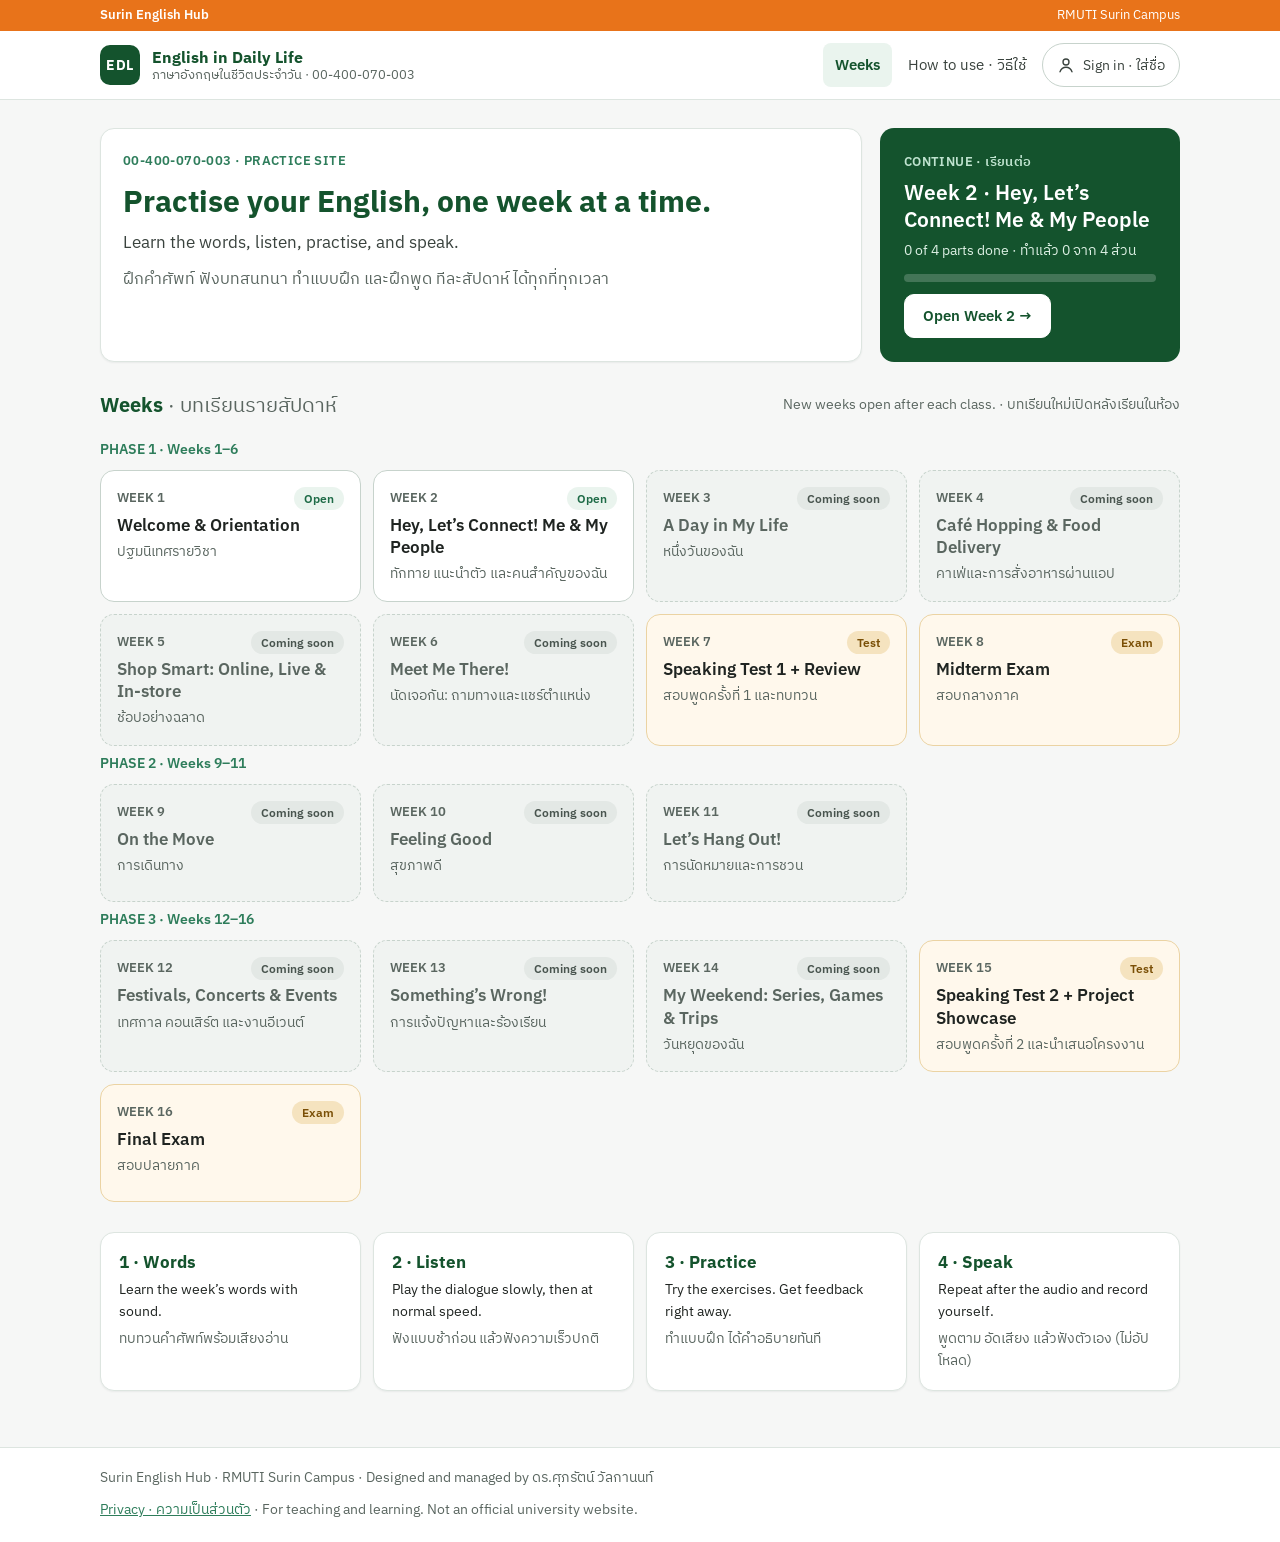
==== index.html @ 25624a5d "EDL practice site: course home, week pages, Weeks 1-2 content Co-Authored-By: Claude Opus 5.5 <norep" ====
<!doctype html><html lang="en"><head>
<meta charset="utf-8">
<meta name="viewport" content="width=device-width, initial-scale=1">
<meta name="robots" content="noindex">
<link rel="preconnect" href="https://fonts.googleapis.com">
<link rel="preconnect" href="https://fonts.gstatic.com" crossorigin>
<link href="https://fonts.googleapis.com/css2?family=IBM+Plex+Sans+Thai:wght@400;600;700&family=IBM+Plex+Sans:wght@400;600;700&display=swap" rel="stylesheet">
<link rel="stylesheet" href="assets/css/site.css">
<link rel="icon" href="data:image/svg+xml,%3Csvg xmlns='http://www.w3.org/2000/svg' viewBox='0 0 32 32'%3E%3Crect width='32' height='32' rx='7' fill='%2314532D'/%3E%3Ctext x='16' y='21' font-family='Arial' font-size='11' font-weight='700' fill='white' text-anchor='middle'%3EEDL%3C/text%3E%3C/svg%3E">
<title>English in Daily Life · Surin English Hub</title></head><body>
<a class="sr-only" href="#main">Skip to content</a>
<div class="hubline"><div class="wrap"><a href="/">Surin English Hub</a><span>RMUTI Surin Campus</span></div></div>
<header class="topbar"><div class="wrap">
  <a class="brand" href="./"><span class="brand-mark">EDL</span><span class="brand-text"><b>English in Daily Life</b><span>ภาษาอังกฤษในชีวิตประจำวัน · 00-400-070-003</span></span></a>
  <nav class="nav" aria-label="Main">
    <a href="./" aria-current="page">Weeks</a>
    <a class="hide-sm" href="help.html" >How to use · วิธีใช้</a>
    <span id="user-slot"></span>
  </nav>
</div></header>
<main id="main"><div class="wrap stack" style="gap:30px">
  <section class="hero">
    <div class="intro card">
      <p class="eyebrow">00-400-070-003 · Practice site</p>
      <h1>Practise your English, one week at a time.</h1>
      <p class="lead">Learn the words, listen, practise, and speak.</p>
      <p class="muted">ฝึกคำศัพท์ ฟังบทสนทนา ทำแบบฝึก และฝึกพูด ทีละสัปดาห์ ได้ทุกที่ทุกเวลา</p>
    </div>
    <div class="continue" id="continue" aria-live="polite"></div>
  </section>
  <section class="stack" style="gap:14px" aria-labelledby="weeks-h">
    <div class="row between">
      <h2 id="weeks-h">Weeks <span class="th">· บทเรียนรายสัปดาห์</span></h2>
      <p class="small muted">New weeks open after each class. · บทเรียนใหม่เปิดหลังเรียนในห้อง</p>
    </div>
    <div id="weeks-root"><p class="muted">Loading… · กำลังโหลด</p></div>
  </section>
  <section class="steps" aria-label="How each week works">
    <div class="card"><h3>1 · Words</h3><p class="small">Learn the week’s words with sound.</p><p class="small muted">ทบทวนคำศัพท์พร้อมเสียงอ่าน</p></div>
    <div class="card"><h3>2 · Listen</h3><p class="small">Play the dialogue slowly, then at normal speed.</p><p class="small muted">ฟังแบบช้าก่อน แล้วฟังความเร็วปกติ</p></div>
    <div class="card"><h3>3 · Practice</h3><p class="small">Try the exercises. Get feedback right away.</p><p class="small muted">ทำแบบฝึก ได้คำอธิบายทันที</p></div>
    <div class="card"><h3>4 · Speak</h3><p class="small">Repeat after the audio and record yourself.</p><p class="small muted">พูดตาม อัดเสียง แล้วฟังตัวเอง (ไม่อัปโหลด)</p></div>
  </section>
</div></main>
<footer><div class="wrap">
  <span>Surin English Hub · RMUTI Surin Campus · Designed and managed by ดร.ศุภรัตน์ วัลกานนท์</span>
  <span><a href="privacy.html">Privacy · ความเป็นส่วนตัว</a> · For teaching and learning. Not an official university website.</span>
</div></footer>
<script src="assets/js/config.js"></script><script src="assets/js/app.js"></script><script src="assets/js/home.js"></script>
</body></html>
---- assets/css/site.css ----
/* Surin English Hub — EDL course site */
[hidden]{display:none!important}
:root{
  --brand:#E8731A; --brand-dark:#B5530C; --brand-light:#FDF0E6;
  --accent:#2E7D5B; --accent-dark:#14532D; --accent-light:#EAF4EE;
  --ink:#1F2421; --ink-2:#3A433E; --muted:#5A6660;
  --line:#DDE5E0; --line-2:#C7D3CC; --bg:#F6F7F6; --card:#FFFFFF;
  --ok-bg:#EAF4EE; --ok-ink:#14532D; --no-bg:#FDF4E3; --no-ink:#7A4F06; --wrong:#B4572E; --wrong-bg:#FBEEE8;
  --radius:14px; --shadow:0 1px 2px rgba(20,40,30,.06);
  --font:"IBM Plex Sans","IBM Plex Sans Thai",system-ui,-apple-system,"Segoe UI",Tahoma,sans-serif;
}
*{box-sizing:border-box}
html{-webkit-text-size-adjust:100%}
body{margin:0;background:var(--bg);color:var(--ink);font-family:var(--font);font-size:16px;line-height:1.6}
a{color:var(--accent)} a:hover{color:var(--accent-dark)}
img{max-width:100%;height:auto;display:block}
button,input,select{font:inherit}
:focus-visible{outline:3px solid var(--brand);outline-offset:2px}
.sr-only{position:absolute;width:1px;height:1px;overflow:hidden;clip:rect(0 0 0 0);white-space:nowrap}
.wrap{max-width:1120px;margin:0 auto;padding:0 20px}

/* header */
.topbar{background:#fff;border-bottom:1px solid var(--line)}
.topbar .wrap{display:flex;flex-wrap:wrap;align-items:center;justify-content:space-between;gap:10px;padding-top:12px;padding-bottom:12px}
.brand{display:flex;align-items:center;gap:12px;text-decoration:none;color:var(--ink)}
.brand-mark{width:40px;height:40px;border-radius:10px;background:var(--accent-dark);color:#fff;display:flex;align-items:center;justify-content:center;font-weight:700;font-size:14px;letter-spacing:.5px;flex:none}
.brand-text{display:flex;flex-direction:column;line-height:1.25}
.brand-text b{color:var(--accent-dark);font-size:16px}
.brand-text span{font-size:13px;color:var(--muted)}
.hubline{background:var(--brand);color:#fff;font-size:13px}
.hubline .wrap{display:flex;justify-content:space-between;gap:10px;padding-top:5px;padding-bottom:5px;flex-wrap:wrap}
.hubline a{color:#fff;text-decoration:none;font-weight:600}
.hubline a:hover{text-decoration:underline;color:#fff}
.nav{display:flex;flex-wrap:wrap;align-items:center;gap:4px}
.nav a{padding:10px 12px;border-radius:8px;text-decoration:none;color:var(--ink-2);font-size:15px}
.nav a[aria-current="page"]{background:var(--accent-light);color:var(--accent-dark);font-weight:600}
.btn{display:inline-flex;align-items:center;justify-content:center;gap:8px;min-height:44px;padding:0 18px;border-radius:10px;border:1px solid var(--line-2);background:#fff;color:var(--accent-dark);font-weight:600;font-size:15px;cursor:pointer;text-decoration:none}
.btn:hover{border-color:var(--accent)}
.btn.primary{background:var(--accent);border-color:var(--accent);color:#fff}
.btn.primary:hover{background:var(--accent-dark)}
.btn.ghost{border-color:transparent;background:transparent}
.btn.small{min-height:40px;padding:0 14px;font-size:14px}
.btn[disabled]{opacity:.5;cursor:not-allowed}
.chip-user{min-height:44px;padding:0 14px;border-radius:22px;border:1px solid var(--line-2);background:#fff;color:var(--ink-2);font-size:14px;display:inline-flex;align-items:center;gap:8px;cursor:pointer}

main{padding:28px 0 56px}
.stack{display:flex;flex-direction:column;gap:18px}
.card{background:var(--card);border:1px solid var(--line);border-radius:var(--radius);padding:22px;box-shadow:var(--shadow)}
.eyebrow{margin:0;font-size:13px;font-weight:600;color:var(--accent);letter-spacing:.4px;text-transform:uppercase}
h1{margin:0;font-size:30px;line-height:1.25;color:var(--accent-dark)}
h2{margin:0;font-size:20px;line-height:1.3;color:var(--accent-dark)}
h3{margin:0;font-size:17px;line-height:1.35;color:var(--accent-dark)}
.th{color:var(--muted);font-weight:400}
.lead{margin:0;font-size:17px;color:var(--ink-2)}
p{margin:0}
.muted{color:var(--muted)}
.small{font-size:14px}

/* home */
.hero{display:flex;flex-wrap:wrap;gap:18px}
.hero .intro{flex:999 1 500px;min-width:0;display:flex;flex-direction:column;gap:10px}
.hero .continue{flex:1 1 300px;min-width:0;background:var(--accent-dark);color:#fff;border-radius:var(--radius);padding:24px;display:flex;flex-direction:column;gap:12px;justify-content:space-between}
.continue .eyebrow{color:#BFE3CF}
.continue .title{font-size:21px;font-weight:600;line-height:1.3}
.continue .btn{align-self:flex-start;background:#fff;color:var(--accent-dark);border-color:#fff}
.bar{height:8px;border-radius:4px;background:rgba(255,255,255,.2);overflow:hidden}
.bar>i{display:block;height:100%;background:#8FD3AE}
.phase{display:flex;flex-direction:column;gap:10px}
.phase-label{margin:6px 0 0;font-size:14px;font-weight:600;color:var(--accent)}
.grid-weeks{display:grid;grid-template-columns:repeat(auto-fill,minmax(250px,1fr));gap:12px}
.wk{display:flex;flex-direction:column;gap:4px;min-height:118px;padding:16px;border-radius:var(--radius);background:#fff;border:1px solid var(--line-2);text-decoration:none;color:var(--ink)}
a.wk:hover{border-color:var(--accent);box-shadow:0 2px 8px rgba(20,60,40,.08)}
.wk.locked{background:#F0F3F1;border-style:dashed;color:var(--muted)}
.wk.test{background:#FFF8EC;border-color:#EBD3A3}
.wk-top{display:flex;justify-content:space-between;align-items:center;gap:8px}
.wk-num{font-size:13px;font-weight:600;color:var(--muted)}
.wk-title{font-size:17px;font-weight:600;line-height:1.3}
.wk-th{font-size:14px;color:var(--muted)}
.badge{font-size:12px;font-weight:600;padding:2px 10px;border-radius:12px;white-space:nowrap}
.badge.open{background:var(--accent-light);color:#1E6B47}
.badge.done{background:var(--accent-dark);color:#fff}
.badge.soon{background:#E3E8E5;color:#48544E}
.badge.test{background:#F5E3BF;color:#7A4F06}
.steps{display:grid;grid-template-columns:repeat(auto-fit,minmax(220px,1fr));gap:12px}
.steps .card{padding:18px;display:flex;flex-direction:column;gap:4px}

/* week page */
.crumb{font-size:14px;color:var(--muted)}
.tabs{display:flex;gap:4px;overflow-x:auto;border-bottom:1px solid var(--line);scrollbar-width:thin}
.tab{min-height:48px;padding:0 16px;border:none;background:transparent;color:var(--ink-2);font-size:16px;cursor:pointer;white-space:nowrap;border-bottom:3px solid transparent;margin-bottom:-1px}
.tab .th{font-size:13px}
.tab[aria-selected="true"]{border-bottom-color:var(--accent);color:var(--accent-dark);font-weight:600}
.layout{display:flex;flex-wrap:wrap;gap:20px;align-items:flex-start}
.layout .content{flex:999 1 560px;min-width:0;display:flex;flex-direction:column;gap:16px}
.layout aside{flex:1 1 260px;min-width:0;display:flex;flex-direction:column;gap:16px}
.cando p{font-size:15px;padding-left:22px;position:relative}
.cando p::before{content:"";position:absolute;left:2px;top:9px;width:10px;height:10px;border-radius:5px;border:2px solid var(--accent)}
.check{display:flex;align-items:center;gap:10px;font-size:15px}
.dot{width:12px;height:12px;border-radius:6px;flex:none;border:2px solid #9DB5A7;background:#fff}
.dot.on{background:var(--accent);border-color:var(--accent)}
.check .state{margin-left:auto;font-size:13px;color:var(--muted)}

.figure{border-radius:12px;overflow:hidden;border:1px solid var(--line);background:#fff}
.figure figcaption{padding:8px 12px;font-size:13px;color:var(--muted)}
.ph-img{aspect-ratio:4/3;background:repeating-linear-gradient(135deg,#F2F5F3 0 12px,#E9EEEB 12px 24px);display:flex;align-items:center;justify-content:center;color:var(--muted);font-size:14px;text-align:center;padding:16px}
.imgs{display:grid;grid-template-columns:repeat(auto-fit,minmax(220px,1fr));gap:12px}

/* flashcard */
.flash{min-height:230px;width:100%;border-radius:var(--radius);border:1px solid var(--line-2);background:var(--bg);color:var(--ink);display:flex;flex-direction:column;align-items:center;justify-content:center;gap:10px;padding:24px;cursor:pointer;text-align:center}
.flash .w{font-size:32px;font-weight:600;color:var(--accent-dark);line-height:1.2}
.flash .m{font-size:20px;color:var(--ink-2)}
.flash .ex{font-size:16px;color:var(--muted)}
.row{display:flex;flex-wrap:wrap;gap:10px;align-items:center}
.row.between{justify-content:space-between}

/* audio */
.player{display:flex;align-items:center;gap:14px;background:var(--bg);border-radius:12px;padding:12px 14px}
.play{width:52px;height:52px;flex:none;border-radius:26px;border:none;background:var(--accent);color:#fff;display:flex;align-items:center;justify-content:center;cursor:pointer}
.play:hover{background:var(--accent-dark)}
.track{flex:1;min-width:0;display:flex;flex-direction:column;gap:6px}
.track input[type=range]{width:100%;accent-color:var(--accent)}
.times{display:flex;justify-content:space-between;font-size:13px;color:var(--muted)}
.seg{display:inline-flex;border:1px solid var(--line-2);border-radius:10px;overflow:hidden}
.seg button{min-height:40px;padding:0 14px;border:none;background:#fff;color:var(--ink-2);font-size:14px;cursor:pointer}
.seg button[aria-pressed="true"]{background:var(--accent-dark);color:#fff;font-weight:600}
.script{background:var(--bg);border-radius:10px;padding:14px 16px;display:flex;flex-direction:column;gap:6px;font-size:15px}
.script .who{font-weight:600;color:var(--accent-dark)}
.script .pause{color:var(--muted);font-size:13px;font-style:italic}
.missing{font-size:14px;color:var(--no-ink);background:var(--no-bg);border-radius:10px;padding:10px 12px}

/* exercises */
.ex{display:flex;flex-direction:column;gap:12px}
.ex-head{display:flex;flex-direction:column;gap:2px}
.item{display:flex;flex-direction:column;gap:10px;padding:14px 0;border-top:1px solid #EEF2EF}
.item:first-of-type{border-top:none;padding-top:4px}
.q{font-size:17px}
.opts{display:flex;flex-direction:column;gap:8px}
.opts.inline{flex-direction:row;flex-wrap:wrap}
.opt{min-height:48px;text-align:left;padding:8px 16px;border-radius:10px;border:1px solid var(--line-2);background:#fff;color:var(--ink);font-size:16px;cursor:pointer}
.opt:hover{border-color:var(--accent)}
.opt.right{border:2px solid var(--accent);background:var(--ok-bg);color:var(--ok-ink);font-weight:600}
.opt.wrong{border:2px solid var(--wrong);background:var(--wrong-bg);color:#7A3418}
.opts.inline .opt{min-width:88px;text-align:center}
.chip{min-height:44px;padding:0 18px;border-radius:22px;border:1px solid var(--line-2);background:#fff;color:var(--ink);font-size:16px;cursor:pointer}
.chip.used{opacity:.35}
.chip.right{border:2px solid var(--accent);background:var(--ok-bg);color:var(--ok-ink);font-weight:600}
.chip.wrong{border:2px solid var(--wrong);background:var(--wrong-bg);color:#7A3418}
.build{min-height:52px;border:1px dashed var(--line-2);border-radius:10px;padding:8px;display:flex;flex-wrap:wrap;gap:6px;align-items:center;background:#FBFCFB}
.build:empty::before{content:attr(data-hint);color:var(--muted);font-size:14px;padding:0 6px}
.fb{padding:12px 14px;border-radius:10px;font-size:15px}
.fb.ok{background:var(--ok-bg);color:var(--ok-ink)}
.fb.no{background:var(--no-bg);color:var(--no-ink)}
.score{font-size:15px;color:var(--ink-2)}
.blank{display:inline-block;min-width:84px;border-bottom:2px solid var(--line-2);text-align:center;color:var(--accent-dark);font-weight:600}
.reading{background:var(--bg);border-radius:12px;padding:16px;font-size:16px}

/* speak */
.shadow-line{padding:14px;border-radius:10px;background:var(--bg);font-size:19px;line-height:1.5}
.shadow-line b{color:var(--accent-dark)}
.rec{background:var(--accent);color:#fff;border:none}
.rec.on{background:var(--wrong)}
.notice{background:var(--bg);border-radius:10px;padding:14px 16px;font-size:14px;color:var(--ink-2);display:flex;flex-direction:column;gap:4px}

/* modal */
dialog{border:none;border-radius:16px;padding:0;max-width:440px;width:calc(100% - 32px);box-shadow:0 20px 60px rgba(0,0,0,.2)}
dialog::backdrop{background:rgba(20,30,25,.45)}
.dlg{padding:24px;display:flex;flex-direction:column;gap:14px}
.field{display:flex;flex-direction:column;gap:6px}
.field label{font-size:14px;font-weight:600;color:var(--ink-2)}
.field input,.field select{min-height:46px;border:1px solid var(--line-2);border-radius:10px;padding:0 12px;background:#fff;color:var(--ink)}
.field .hint{font-size:13px;color:var(--muted)}
.err{color:var(--wrong);font-size:14px}

footer{border-top:1px solid var(--line);background:#fff}
footer .wrap{padding-top:18px;padding-bottom:22px;display:flex;flex-wrap:wrap;justify-content:space-between;gap:10px;font-size:14px;color:var(--muted)}

@media (max-width:600px){
  h1{font-size:25px}
  .wrap{padding:0 16px}
  main{padding-top:20px}
  .card{padding:18px}
  .brand-text span{display:none}
  .nav a.hide-sm{display:none}
}
@media (prefers-reduced-motion:reduce){*{transition:none!important}}
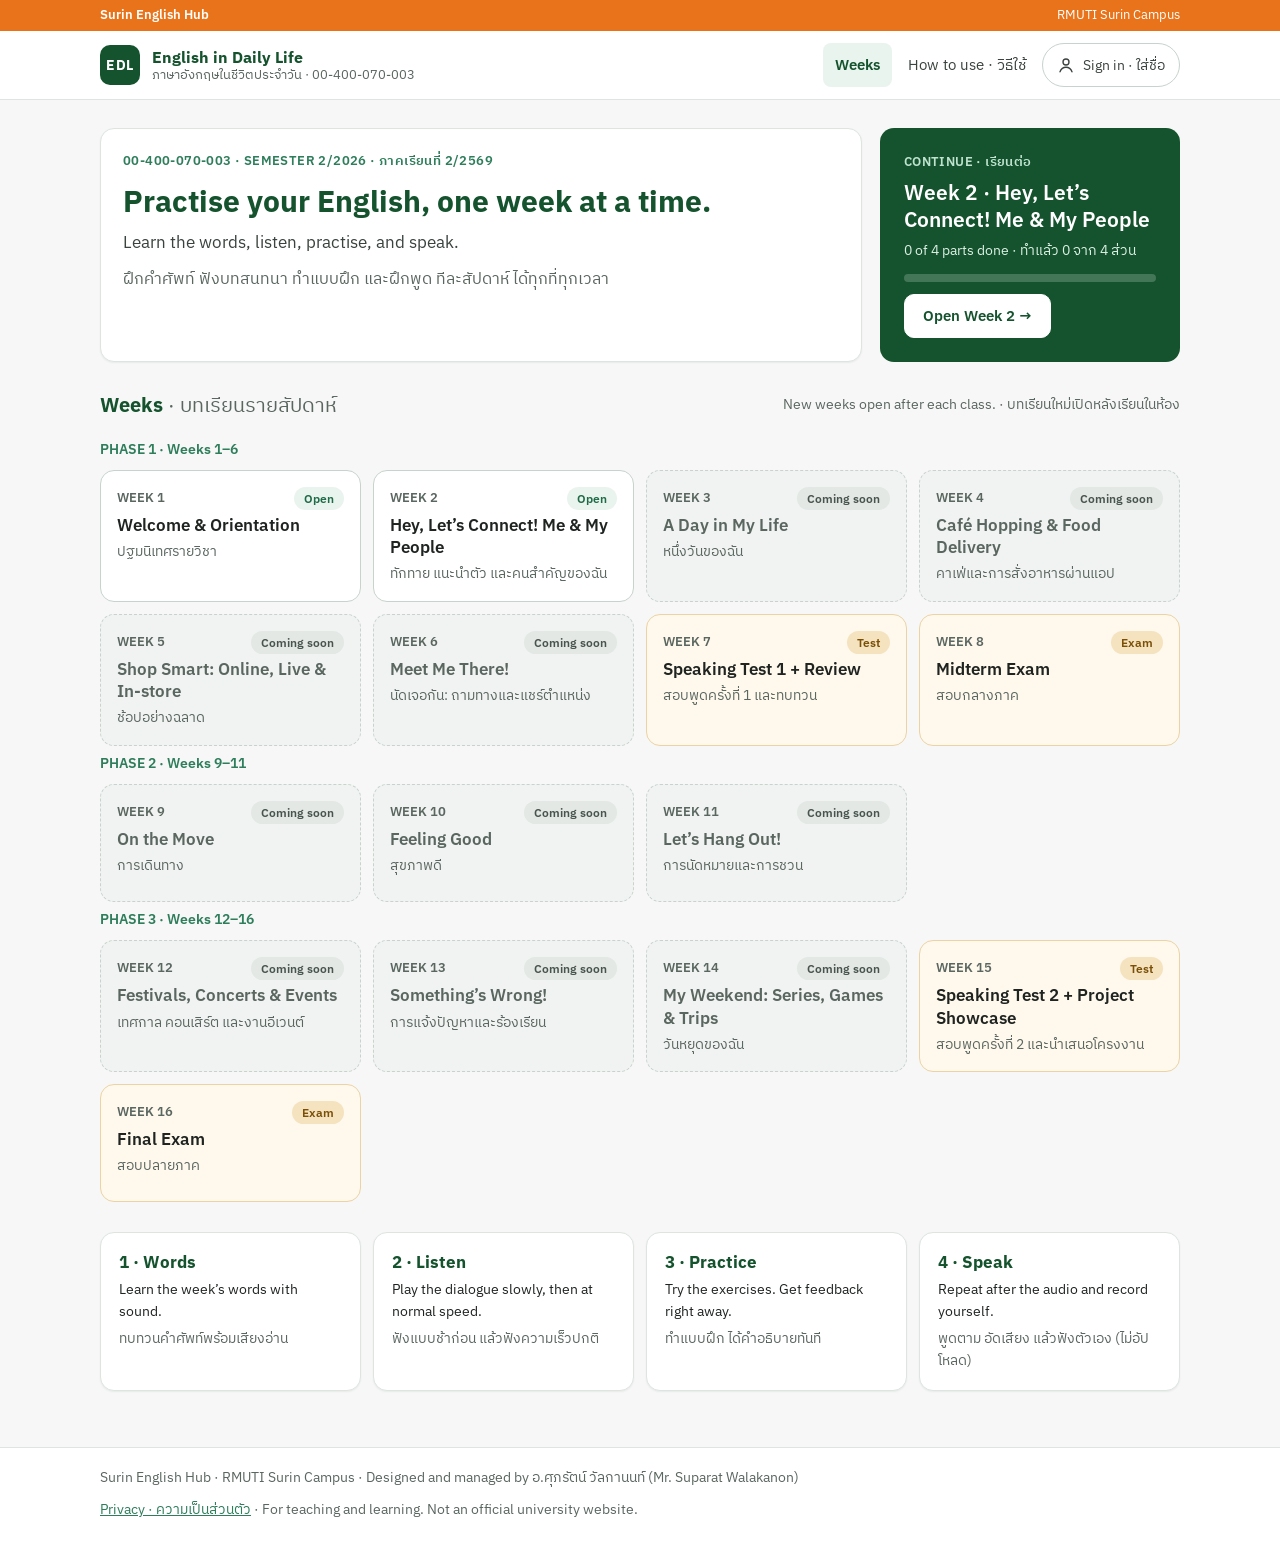
==== commit c2b3e107: "Use Mr./อ. instead of Dr. for the site admin; add Semester 2/2026 Co-Authored-By: Claude Opus 5.5 <n" ====
--- a/index.html
+++ b/index.html
@@ -21,7 +21,7 @@
 <main id="main"><div class="wrap stack" style="gap:30px">
   <section class="hero">
     <div class="intro card">
-      <p class="eyebrow">00-400-070-003 · Practice site</p>
+      <p class="eyebrow">00-400-070-003 · Semester 2/2026 · ภาคเรียนที่ 2/2569</p>
       <h1>Practise your English, one week at a time.</h1>
       <p class="lead">Learn the words, listen, practise, and speak.</p>
       <p class="muted">ฝึกคำศัพท์ ฟังบทสนทนา ทำแบบฝึก และฝึกพูด ทีละสัปดาห์ ได้ทุกที่ทุกเวลา</p>
@@ -43,7 +43,7 @@
   </section>
 </div></main>
 <footer><div class="wrap">
-  <span>Surin English Hub · RMUTI Surin Campus · Designed and managed by ดร.ศุภรัตน์ วัลกานนท์</span>
+  <span>Surin English Hub · RMUTI Surin Campus · Designed and managed by อ.ศุภรัตน์ วัลกานนท์ (Mr. Suparat Walakanon)</span>
   <span><a href="privacy.html">Privacy · ความเป็นส่วนตัว</a> · For teaching and learning. Not an official university website.</span>
 </div></footer>
 <script src="assets/js/config.js"></script><script src="assets/js/app.js"></script><script src="assets/js/home.js"></script>
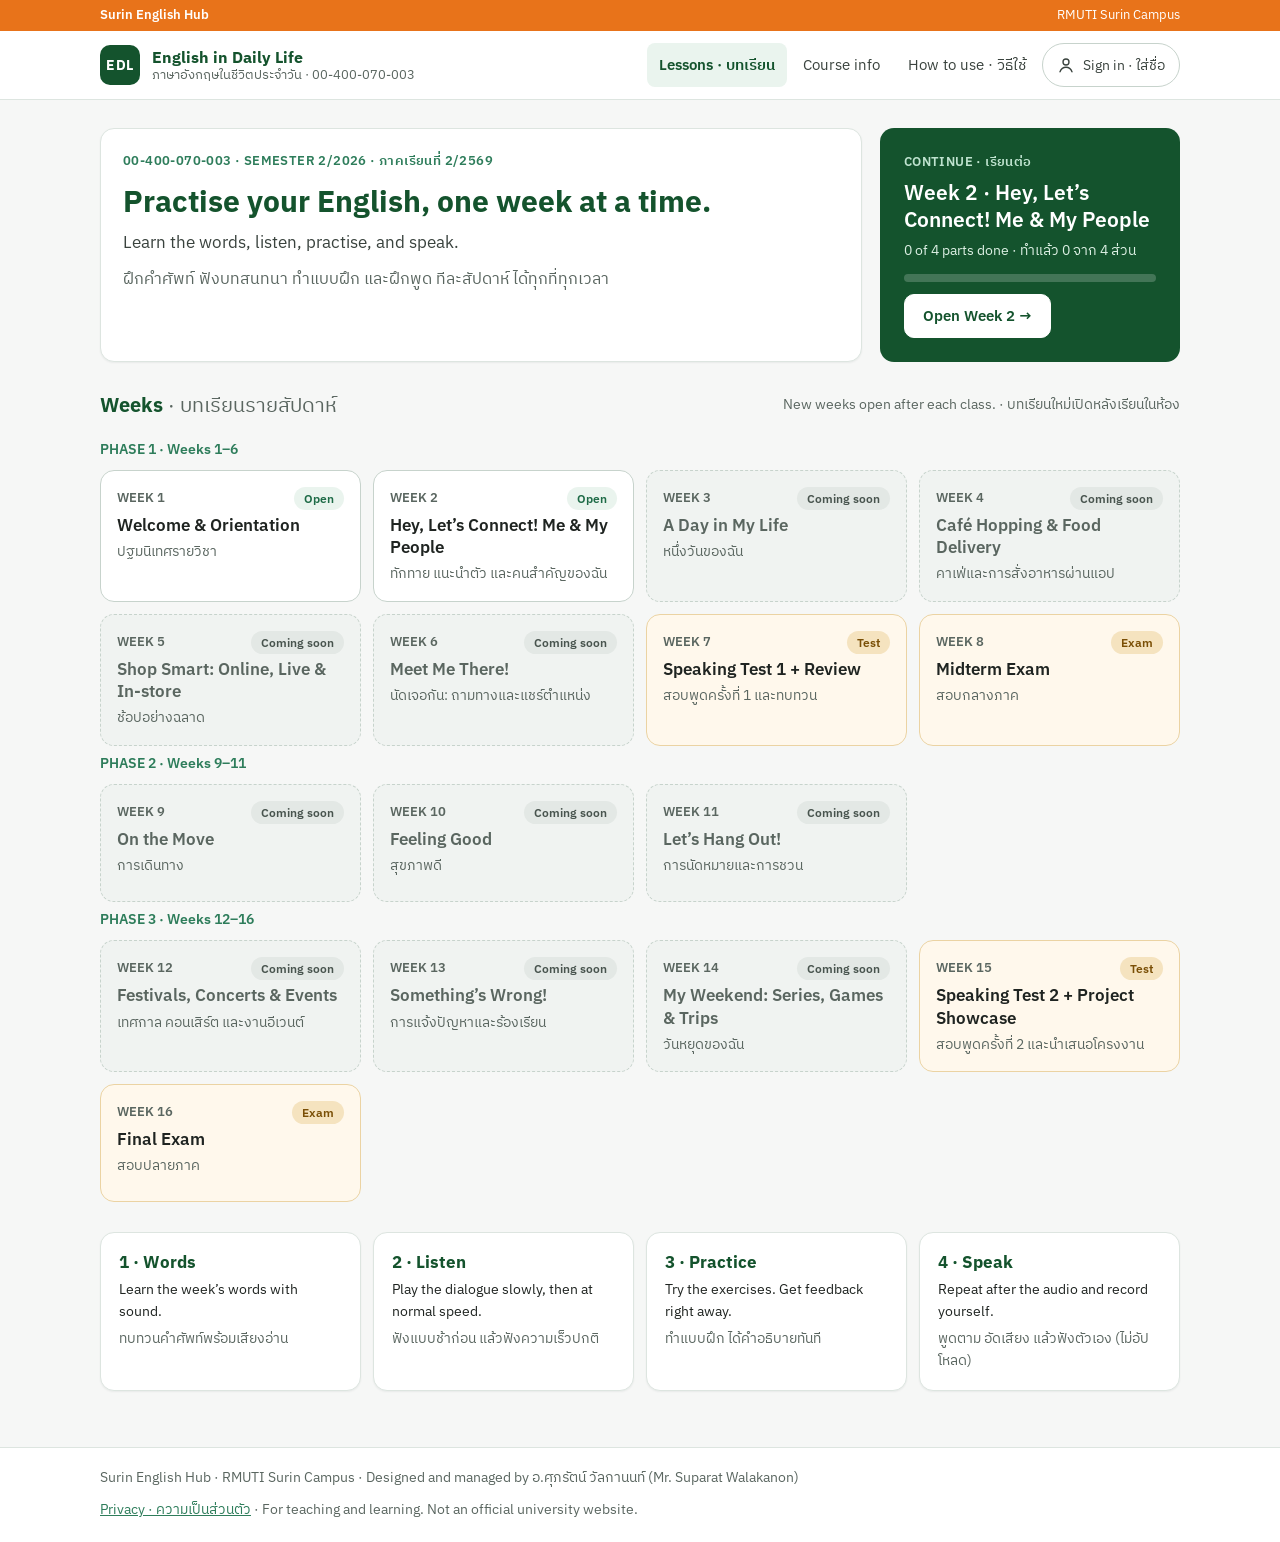
==== commit 617cb3cb: "Course info page and Week 1 course details; 8 quizzes (Weeks 3-6, 9-12, best 7); Lessons/Course info" ====
--- a/index.html
+++ b/index.html
@@ -13,7 +13,8 @@
 <header class="topbar"><div class="wrap">
   <a class="brand" href="./"><span class="brand-mark">EDL</span><span class="brand-text"><b>English in Daily Life</b><span>ภาษาอังกฤษในชีวิตประจำวัน · 00-400-070-003</span></span></a>
   <nav class="nav" aria-label="Main">
-    <a href="./" aria-current="page">Weeks</a>
+    <a href="./#weeks-h" aria-current="page">Lessons · บทเรียน</a>
+    <a href="course.html">Course info</a>
     <a class="hide-sm" href="help.html" >How to use · วิธีใช้</a>
     <span id="user-slot"></span>
   </nav>
--- a/assets/css/site.css
+++ b/assets/css/site.css
@@ -183,3 +183,22 @@
   .nav a.hide-sm{display:none}
 }
 @media (prefers-reduced-motion:reduce){*{transition:none!important}}
+
+/* content blocks */
+.blist{margin:0;padding-left:22px;display:flex;flex-direction:column;gap:6px}
+.tbl-wrap{overflow-x:auto;border:1px solid var(--line);border-radius:12px}
+.tbl{width:100%;border-collapse:collapse;font-size:15px;min-width:460px}
+.tbl th,.tbl td{text-align:left;vertical-align:top;padding:10px 12px;border-bottom:1px solid #EEF2EF}
+.tbl thead th{background:var(--accent-light);color:var(--accent-dark);font-size:14px}
+.tbl tr:last-child td,.tbl tr:last-child th{border-bottom:none}
+.tbl tr.total td{font-weight:600;background:#F6F8F7}
+.tbl.kv{min-width:0}
+.tbl.kv th{width:34%;color:var(--accent-dark);font-weight:600;background:#FAFBFA}
+.tbl td:nth-child(2){white-space:normal}
+/* prev / next */
+.pager{display:flex;flex-wrap:wrap;gap:12px;justify-content:space-between;margin-top:8px}
+.pg{flex:1 1 260px;display:flex;flex-direction:column;gap:2px;padding:14px 16px;border:1px solid var(--line-2);border-radius:12px;background:#fff;text-decoration:none;color:var(--ink)}
+.pg:hover{border-color:var(--accent)}
+.pg.next{text-align:right}
+.pg b{color:var(--accent-dark)}
+@media (max-width:600px){.tbl.kv th{width:40%}}
